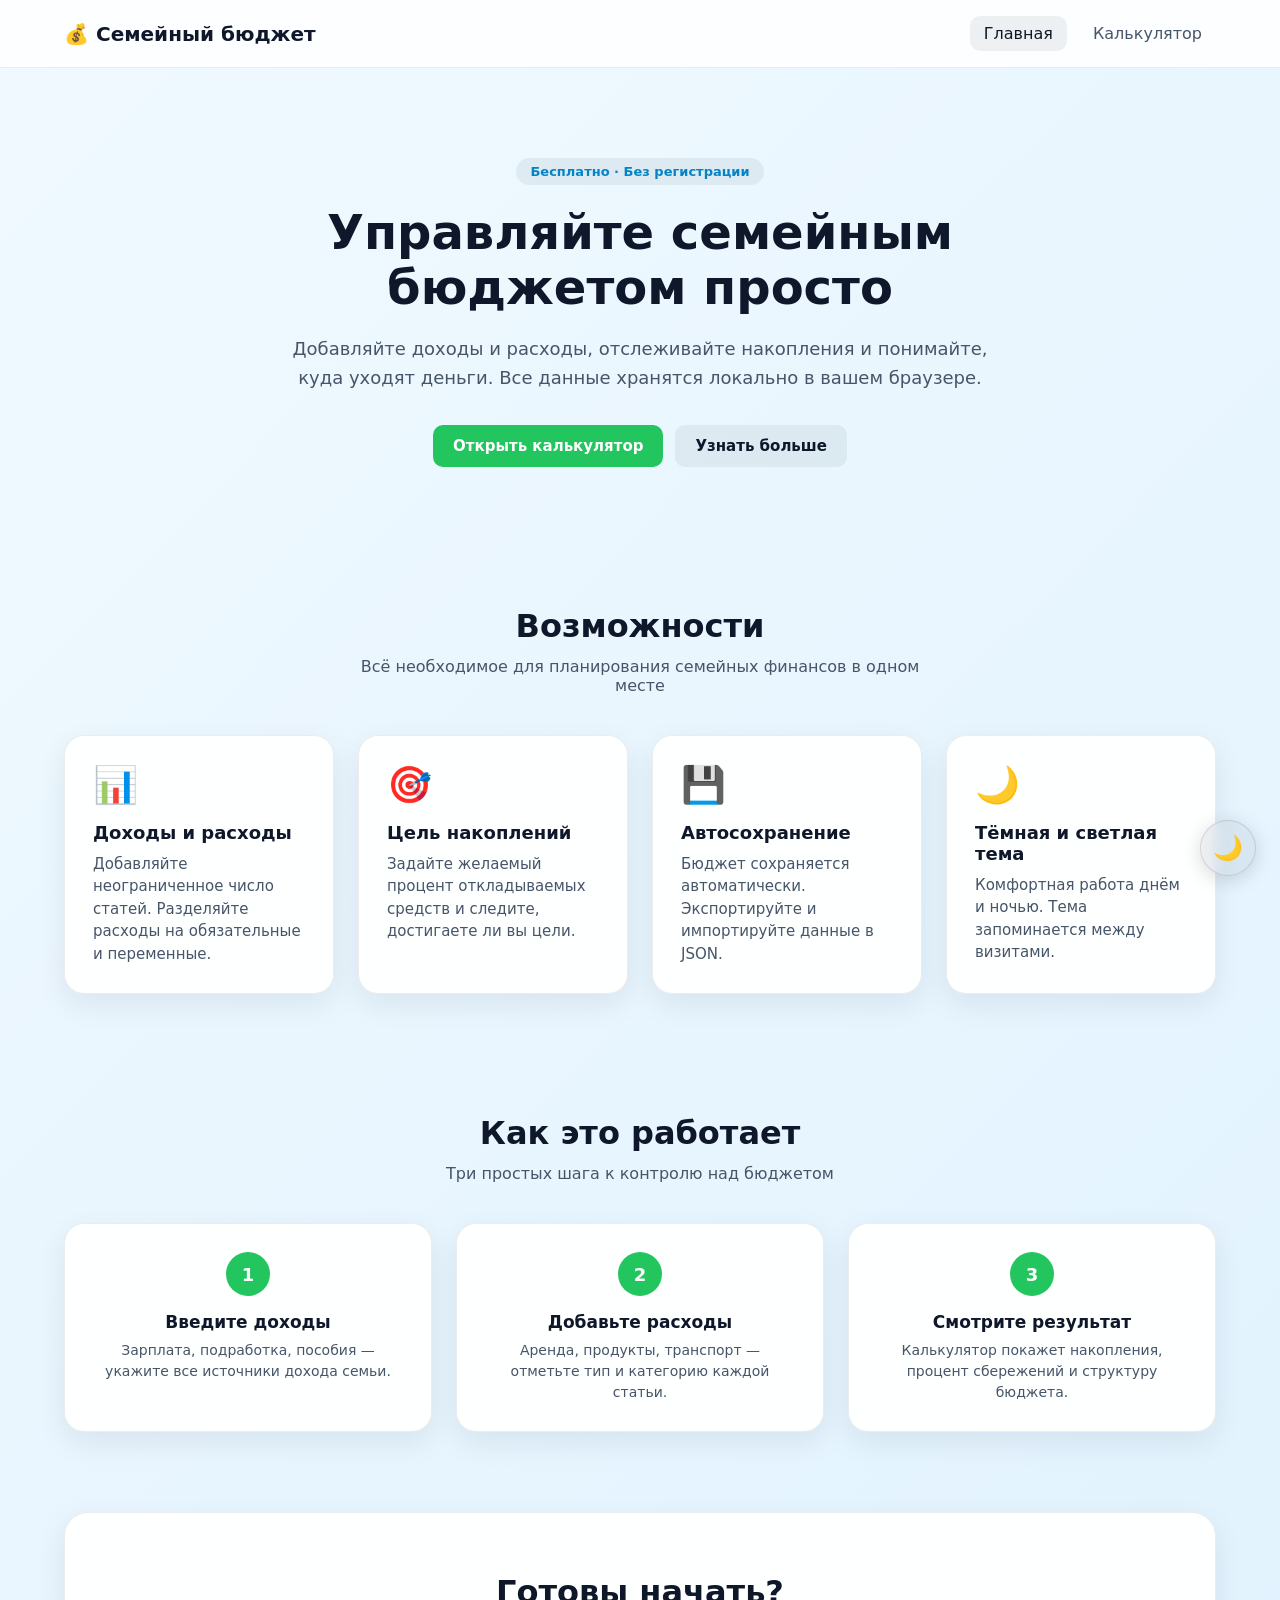
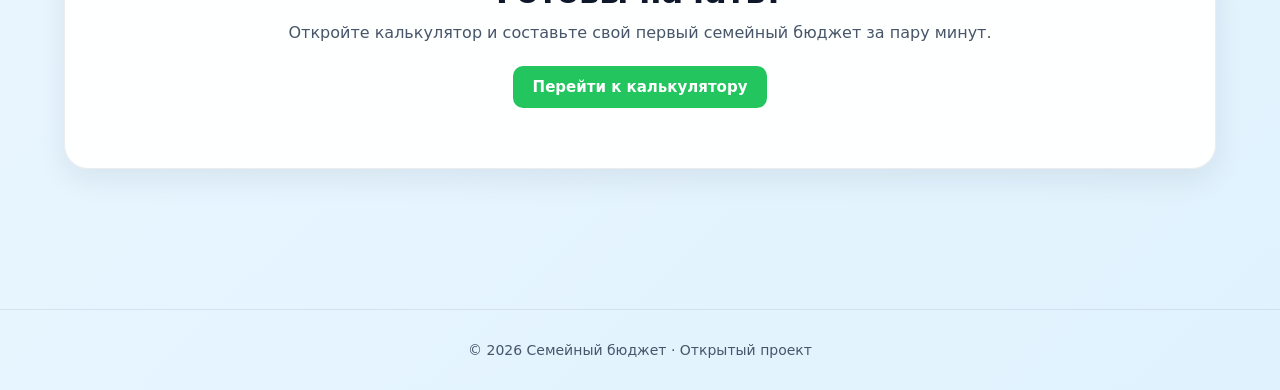
==== калькулятор/index.html @ b2664292 "Add files via upload" ====
<!DOCTYPE html>
<html lang="ru" data-theme="dark">
<head>
    <meta charset="UTF-8">
    <meta name="viewport" content="width=device-width, initial-scale=1.0">
    <meta name="theme-color" content="#0f172a">
    <meta name="description" content="Простой калькулятор семейного бюджета — планируйте доходы, расходы и накопления без регистрации">
    <title>Семейный бюджет — управляйте финансами просто</title>
    <link rel="icon" href="assets/img/favicon.svg" type="image/svg+xml">
    <link rel="stylesheet" href="assets/css/common.css">
    <link rel="stylesheet" href="assets/css/landing.css">
</head>
<body>

<header class="site-header">
    <div class="site-header__inner">
        <a href="index.html" class="site-logo">💰 Семейный бюджет</a>
        <nav class="site-nav">
            <a href="index.html" class="is-active">Главная</a>
            <a href="calculator.html">Калькулятор</a>
        </nav>
    </div>
</header>

<main class="page-landing">
    <div class="container">
        <section class="hero">
            <span class="hero__badge">Бесплатно · Без регистрации</span>
            <h1>Управляйте семейным бюджетом просто</h1>
            <p>
                Добавляйте доходы и расходы, отслеживайте накопления и понимайте,
                куда уходят деньги. Все данные хранятся локально в вашем браузере.
            </p>
            <div class="hero__actions">
                <a href="calculator.html" class="btn">Открыть калькулятор</a>
                <a href="#features" class="btn btn--secondary">Узнать больше</a>
            </div>
        </section>

        <section class="section" id="features">
            <h2 class="section-title">Возможности</h2>
            <p class="section-subtitle">Всё необходимое для планирования семейных финансов в одном месте</p>
            <div class="features">
                <article class="feature-card">
                    <div class="feature-card__icon">📊</div>
                    <h3>Доходы и расходы</h3>
                    <p>Добавляйте неограниченное число статей. Разделяйте расходы на обязательные и переменные.</p>
                </article>
                <article class="feature-card">
                    <div class="feature-card__icon">🎯</div>
                    <h3>Цель накоплений</h3>
                    <p>Задайте желаемый процент откладываемых средств и следите, достигаете ли вы цели.</p>
                </article>
                <article class="feature-card">
                    <div class="feature-card__icon">💾</div>
                    <h3>Автосохранение</h3>
                    <p>Бюджет сохраняется автоматически. Экспортируйте и импортируйте данные в JSON.</p>
                </article>
                <article class="feature-card">
                    <div class="feature-card__icon">🌙</div>
                    <h3>Тёмная и светлая тема</h3>
                    <p>Комфортная работа днём и ночью. Тема запоминается между визитами.</p>
                </article>
            </div>
        </section>

        <section class="section" id="how-it-works">
            <h2 class="section-title">Как это работает</h2>
            <p class="section-subtitle">Три простых шага к контролю над бюджетом</p>
            <div class="steps">
                <article class="step">
                    <h3>Введите доходы</h3>
                    <p>Зарплата, подработка, пособия — укажите все источники дохода семьи.</p>
                </article>
                <article class="step">
                    <h3>Добавьте расходы</h3>
                    <p>Аренда, продукты, транспорт — отметьте тип и категорию каждой статьи.</p>
                </article>
                <article class="step">
                    <h3>Смотрите результат</h3>
                    <p>Калькулятор покажет накопления, процент сбережений и структуру бюджета.</p>
                </article>
            </div>
        </section>

        <section class="cta">
            <h2>Готовы начать?</h2>
            <p>Откройте калькулятор и составьте свой первый семейный бюджет за пару минут.</p>
            <a href="calculator.html" class="btn">Перейти к калькулятору</a>
        </section>
    </div>
</main>

<footer class="site-footer">
    <p>© 2026 Семейный бюджет · Открытый проект</p>
</footer>

<button id="themeToggle" class="theme-toggle" type="button" aria-label="Переключить тему" title="Светлая тема">
    <span class="theme-toggle__icon" aria-hidden="true">☀️</span>
</button>

<script src="assets/js/theme.js"></script>
</body>
</html>
---- калькулятор/assets/css/common.css ----
:root,
[data-theme="dark"] {
    color-scheme: dark;
    --bg-gradient: linear-gradient(135deg, #0f172a, #1e293b);
    --text-primary: #ffffff;
    --text-secondary: #cbd5e1;
    --card-bg: rgba(255, 255, 255, 0.08);
    --card-shadow: 0 10px 30px rgba(0, 0, 0, 0.25);
    --card-border: transparent;
    --input-bg: #ffffff;
    --input-text: #111827;
    --select-bg: #ffffff;
    --select-text: #111827;
    --result-card-bg: #ffffff;
    --result-card-text: #111827;
    --result-title: #64748b;
    --positive: #16a34a;
    --negative: #dc2626;
    --btn-primary: #22c55e;
    --btn-primary-hover: #16a34a;
    --btn-secondary: rgba(255, 255, 255, 0.12);
    --btn-secondary-hover: rgba(255, 255, 255, 0.22);
    --btn-danger: #ef4444;
    --btn-danger-hover: #dc2626;
    --theme-toggle-bg: rgba(255, 255, 255, 0.12);
    --theme-toggle-hover: rgba(255, 255, 255, 0.22);
    --theme-toggle-border: rgba(255, 255, 255, 0.2);
    --header-bg: rgba(15, 23, 42, 0.6);
    --accent: #38bdf8;
}

[data-theme="light"] {
    color-scheme: light;
    --bg-gradient: linear-gradient(135deg, #f0f9ff, #e0f2fe);
    --text-primary: #0f172a;
    --text-secondary: #475569;
    --card-bg: rgba(255, 255, 255, 0.95);
    --card-shadow: 0 10px 30px rgba(15, 23, 42, 0.08);
    --card-border: rgba(15, 23, 42, 0.08);
    --input-bg: #f8fafc;
    --input-text: #0f172a;
    --select-bg: #f8fafc;
    --select-text: #0f172a;
    --result-card-bg: #ffffff;
    --result-card-text: #0f172a;
    --result-title: #64748b;
    --positive: #15803d;
    --negative: #b91c1c;
    --btn-primary: #22c55e;
    --btn-primary-hover: #16a34a;
    --btn-secondary: rgba(15, 23, 42, 0.06);
    --btn-secondary-hover: rgba(15, 23, 42, 0.12);
    --btn-danger: #ef4444;
    --btn-danger-hover: #dc2626;
    --theme-toggle-bg: rgba(15, 23, 42, 0.06);
    --theme-toggle-hover: rgba(15, 23, 42, 0.12);
    --theme-toggle-border: rgba(15, 23, 42, 0.12);
    --header-bg: rgba(255, 255, 255, 0.85);
    --accent: #0284c7;
}

* {
    margin: 0;
    padding: 0;
    box-sizing: border-box;
    font-family: 'Segoe UI', system-ui, sans-serif;
}

body {
    background: var(--bg-gradient);
    min-height: 100vh;
    color: var(--text-primary);
    transition: background 0.35s ease, color 0.35s ease;
}

.container {
    max-width: 1200px;
    margin: 0 auto;
    padding: 0 24px;
}

.site-header {
    position: sticky;
    top: 0;
    z-index: 100;
    backdrop-filter: blur(12px);
    background: var(--header-bg);
    border-bottom: 1px solid var(--card-border);
    margin-bottom: 30px;
}

.site-header__inner {
    max-width: 1200px;
    margin: 0 auto;
    padding: 16px 24px;
    display: flex;
    align-items: center;
    justify-content: space-between;
    gap: 16px;
}

.site-logo {
    font-size: 20px;
    font-weight: 700;
    color: var(--text-primary);
    text-decoration: none;
    display: flex;
    align-items: center;
    gap: 8px;
}

.site-nav {
    display: flex;
    align-items: center;
    gap: 12px;
}

.site-nav a {
    color: var(--text-secondary);
    text-decoration: none;
    font-weight: 500;
    padding: 8px 14px;
    border-radius: 10px;
    transition: color 0.2s, background 0.2s;
}

.site-nav a:hover,
.site-nav a.is-active {
    color: var(--text-primary);
    background: var(--btn-secondary);
}

.btn {
    display: inline-flex;
    align-items: center;
    justify-content: center;
    gap: 8px;
    background: var(--btn-primary);
    color: #fff;
    border: none;
    padding: 12px 20px;
    border-radius: 10px;
    cursor: pointer;
    font-weight: 600;
    font-size: 15px;
    text-decoration: none;
    transition: background 0.3s, transform 0.2s;
}

.btn:hover {
    background: var(--btn-primary-hover);
}

.btn:active {
    transform: scale(0.98);
}

.btn--secondary {
    background: var(--btn-secondary);
    color: var(--text-primary);
}

.btn--secondary:hover {
    background: var(--btn-secondary-hover);
}

.btn--danger {
    background: var(--btn-danger);
}

.btn--danger:hover {
    background: var(--btn-danger-hover);
}

.positive {
    color: var(--positive);
}

.negative {
    color: var(--negative);
}

.theme-toggle {
    position: fixed;
    right: 24px;
    bottom: 24px;
    z-index: 1000;
    width: 56px;
    height: 56px;
    padding: 0;
    border-radius: 50%;
    border: 1px solid var(--theme-toggle-border);
    background: var(--theme-toggle-bg);
    backdrop-filter: blur(8px);
    box-shadow: 0 4px 20px rgba(0, 0, 0, 0.15);
    display: flex;
    align-items: center;
    justify-content: center;
    cursor: pointer;
    transition: background 0.3s ease, transform 0.2s ease;
}

.theme-toggle:hover {
    background: var(--theme-toggle-hover);
    transform: scale(1.08);
}

.theme-toggle:active {
    transform: scale(0.96);
}

.theme-toggle__icon {
    font-size: 24px;
    line-height: 1;
}

@media (max-width: 640px) {
    .site-header__inner {
        flex-wrap: wrap;
    }

    .theme-toggle {
        right: 16px;
        bottom: 16px;
        width: 50px;
        height: 50px;
    }
}
---- калькулятор/assets/css/landing.css ----
.page-landing {
    padding-bottom: 100px;
}

.hero {
    text-align: center;
    padding: 60px 0 80px;
    max-width: 720px;
    margin: 0 auto;
}

.hero__badge {
    display: inline-block;
    padding: 6px 14px;
    border-radius: 999px;
    background: var(--btn-secondary);
    color: var(--accent);
    font-size: 13px;
    font-weight: 600;
    margin-bottom: 20px;
}

.hero h1 {
    font-size: clamp(32px, 5vw, 48px);
    line-height: 1.15;
    margin-bottom: 20px;
}

.hero p {
    font-size: 18px;
    color: var(--text-secondary);
    line-height: 1.6;
    margin-bottom: 32px;
}

.hero__actions {
    display: flex;
    flex-wrap: wrap;
    gap: 12px;
    justify-content: center;
}

.section {
    padding: 60px 0;
}

.section-title {
    text-align: center;
    font-size: clamp(26px, 3vw, 32px);
    margin-bottom: 12px;
}

.section-subtitle {
    text-align: center;
    color: var(--text-secondary);
    margin-bottom: 40px;
    max-width: 560px;
    margin-left: auto;
    margin-right: auto;
}

.features {
    display: grid;
    grid-template-columns: repeat(auto-fit, minmax(240px, 1fr));
    gap: 24px;
}

.feature-card {
    background: var(--card-bg);
    border: 1px solid var(--card-border);
    border-radius: 20px;
    padding: 28px;
    box-shadow: var(--card-shadow);
    transition: transform 0.2s;
}

.feature-card:hover {
    transform: translateY(-4px);
}

.feature-card__icon {
    font-size: 36px;
    margin-bottom: 16px;
}

.feature-card h3 {
    font-size: 18px;
    margin-bottom: 10px;
}

.feature-card p {
    color: var(--text-secondary);
    font-size: 15px;
    line-height: 1.5;
}

.steps {
    display: grid;
    grid-template-columns: repeat(auto-fit, minmax(220px, 1fr));
    gap: 24px;
    counter-reset: step;
}

.step {
    background: var(--card-bg);
    border: 1px solid var(--card-border);
    border-radius: 20px;
    padding: 28px;
    text-align: center;
    box-shadow: var(--card-shadow);
}

.step::before {
    counter-increment: step;
    content: counter(step);
    display: flex;
    align-items: center;
    justify-content: center;
    width: 44px;
    height: 44px;
    margin: 0 auto 16px;
    border-radius: 50%;
    background: var(--btn-primary);
    color: #fff;
    font-weight: 700;
    font-size: 18px;
}

.step h3 {
    margin-bottom: 8px;
    font-size: 17px;
}

.step p {
    color: var(--text-secondary);
    font-size: 14px;
    line-height: 1.5;
}

.cta {
    text-align: center;
    padding: 60px 24px;
    background: var(--card-bg);
    border: 1px solid var(--card-border);
    border-radius: 24px;
    box-shadow: var(--card-shadow);
    margin: 20px 0 40px;
}

.cta h2 {
    font-size: clamp(24px, 3vw, 32px);
    margin-bottom: 12px;
}

.cta p {
    color: var(--text-secondary);
    margin-bottom: 24px;
}

.site-footer {
    text-align: center;
    padding: 32px 24px;
    color: var(--text-secondary);
    font-size: 14px;
    border-top: 1px solid var(--card-border);
}

.site-footer a {
    color: var(--accent);
    text-decoration: none;
}

.site-footer a:hover {
    text-decoration: underline;
}
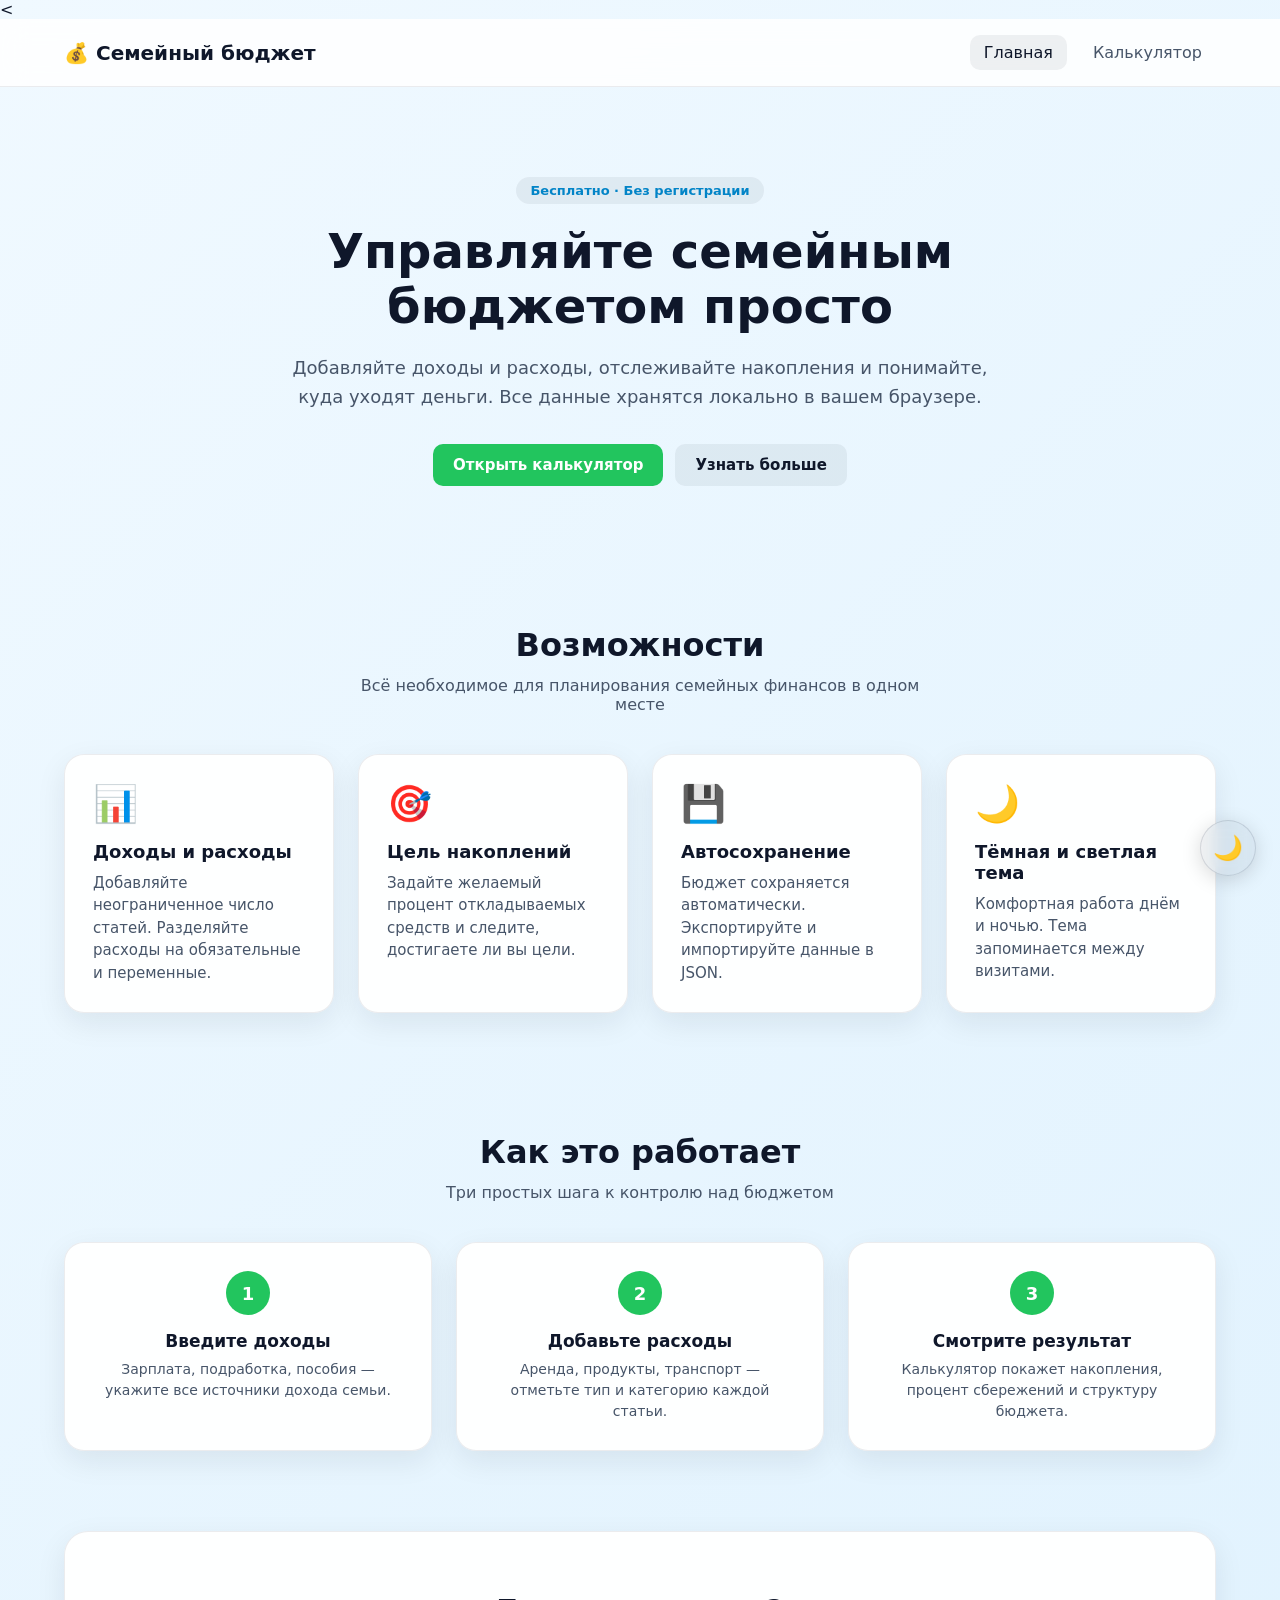
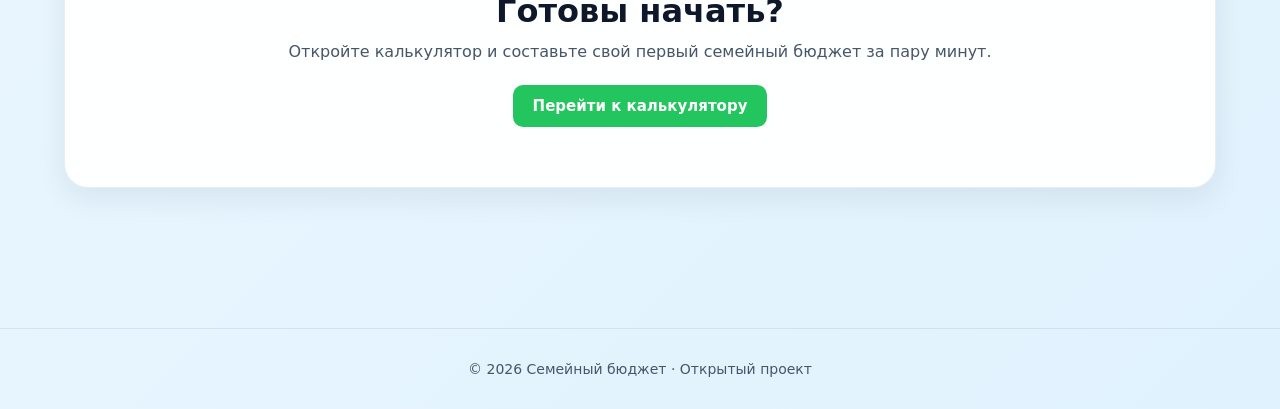
==== commit b492e083: "Update index.html Внесла изменения в страницу index, добавив цветочный орнамент" ====
--- a/калькулятор/index.html
+++ b/калькулятор/index.html
@@ -1,4 +1,4 @@
-<!DOCTYPE html>
+<<!DOCTYPE html>
 <html lang="ru" data-theme="dark">
 <head>
     <meta charset="UTF-8">
@@ -10,7 +10,7 @@
     <link rel="stylesheet" href="assets/css/common.css">
     <link rel="stylesheet" href="assets/css/landing.css">
 </head>
-<body>
+<body class="landing-page">
 
 <header class="site-header">
     <div class="site-header__inner">
@@ -23,8 +23,16 @@
 </header>
 
 <main class="page-landing">
+    <div class="floral-ornaments" aria-hidden="true">
+        <div class="floral-ornament floral-ornament--tl"></div>
+        <div class="floral-ornament floral-ornament--tr"></div>
+        <div class="floral-ornament floral-ornament--bl"></div>
+        <div class="floral-ornament floral-ornament--br"></div>
+    </div>
+
     <div class="container">
         <section class="hero">
+            <div class="section-ornament section-ornament--top" aria-hidden="true"></div>
             <span class="hero__badge">Бесплатно · Без регистрации</span>
             <h1>Управляйте семейным бюджетом просто</h1>
             <p>
@@ -36,6 +44,8 @@
                 <a href="#features" class="btn btn--secondary">Узнать больше</a>
             </div>
         </section>
+
+        <div class="section-ornament" aria-hidden="true"></div>
 
         <section class="section" id="features">
             <h2 class="section-title">Возможности</h2>
@@ -64,6 +74,8 @@
             </div>
         </section>
 
+        <div class="section-ornament" aria-hidden="true"></div>
+
         <section class="section" id="how-it-works">
             <h2 class="section-title">Как это работает</h2>
             <p class="section-subtitle">Три простых шага к контролю над бюджетом</p>
@@ -83,7 +95,11 @@
             </div>
         </section>
 
+        <div class="section-ornament" aria-hidden="true"></div>
+
         <section class="cta">
+            <div class="cta__ornament cta__ornament--left" aria-hidden="true"></div>
+            <div class="cta__ornament cta__ornament--right" aria-hidden="true"></div>
             <h2>Готовы начать?</h2>
             <p>Откройте калькулятор и составьте свой первый семейный бюджет за пару минут.</p>
             <a href="calculator.html" class="btn">Перейти к калькулятору</a>
@@ -92,6 +108,7 @@
 </main>
 
 <footer class="site-footer">
+    <div class="section-ornament section-ornament--footer" aria-hidden="true"></div>
     <p>© 2026 Семейный бюджет · Открытый проект</p>
 </footer>
 
@@ -102,3 +119,5 @@
 <script src="assets/js/theme.js"></script>
 </body>
 </html>
+</body>
+</html>
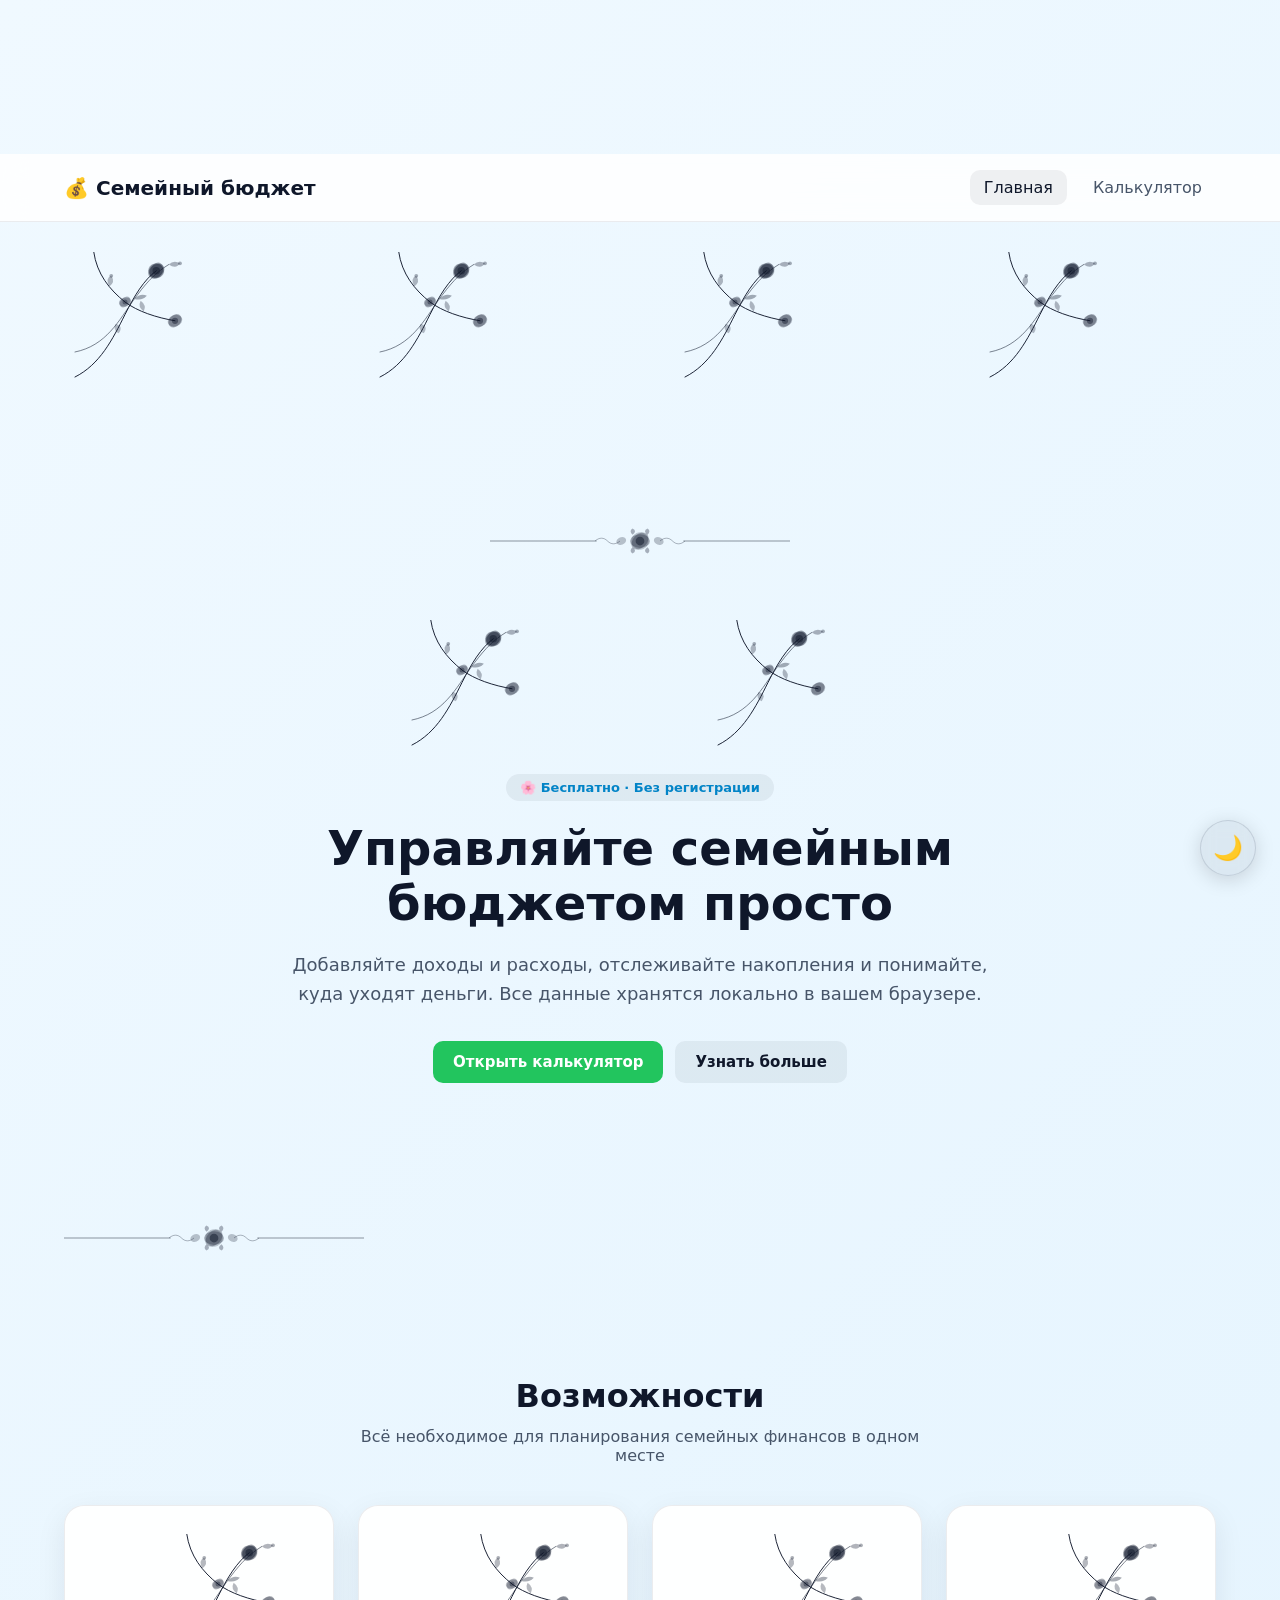
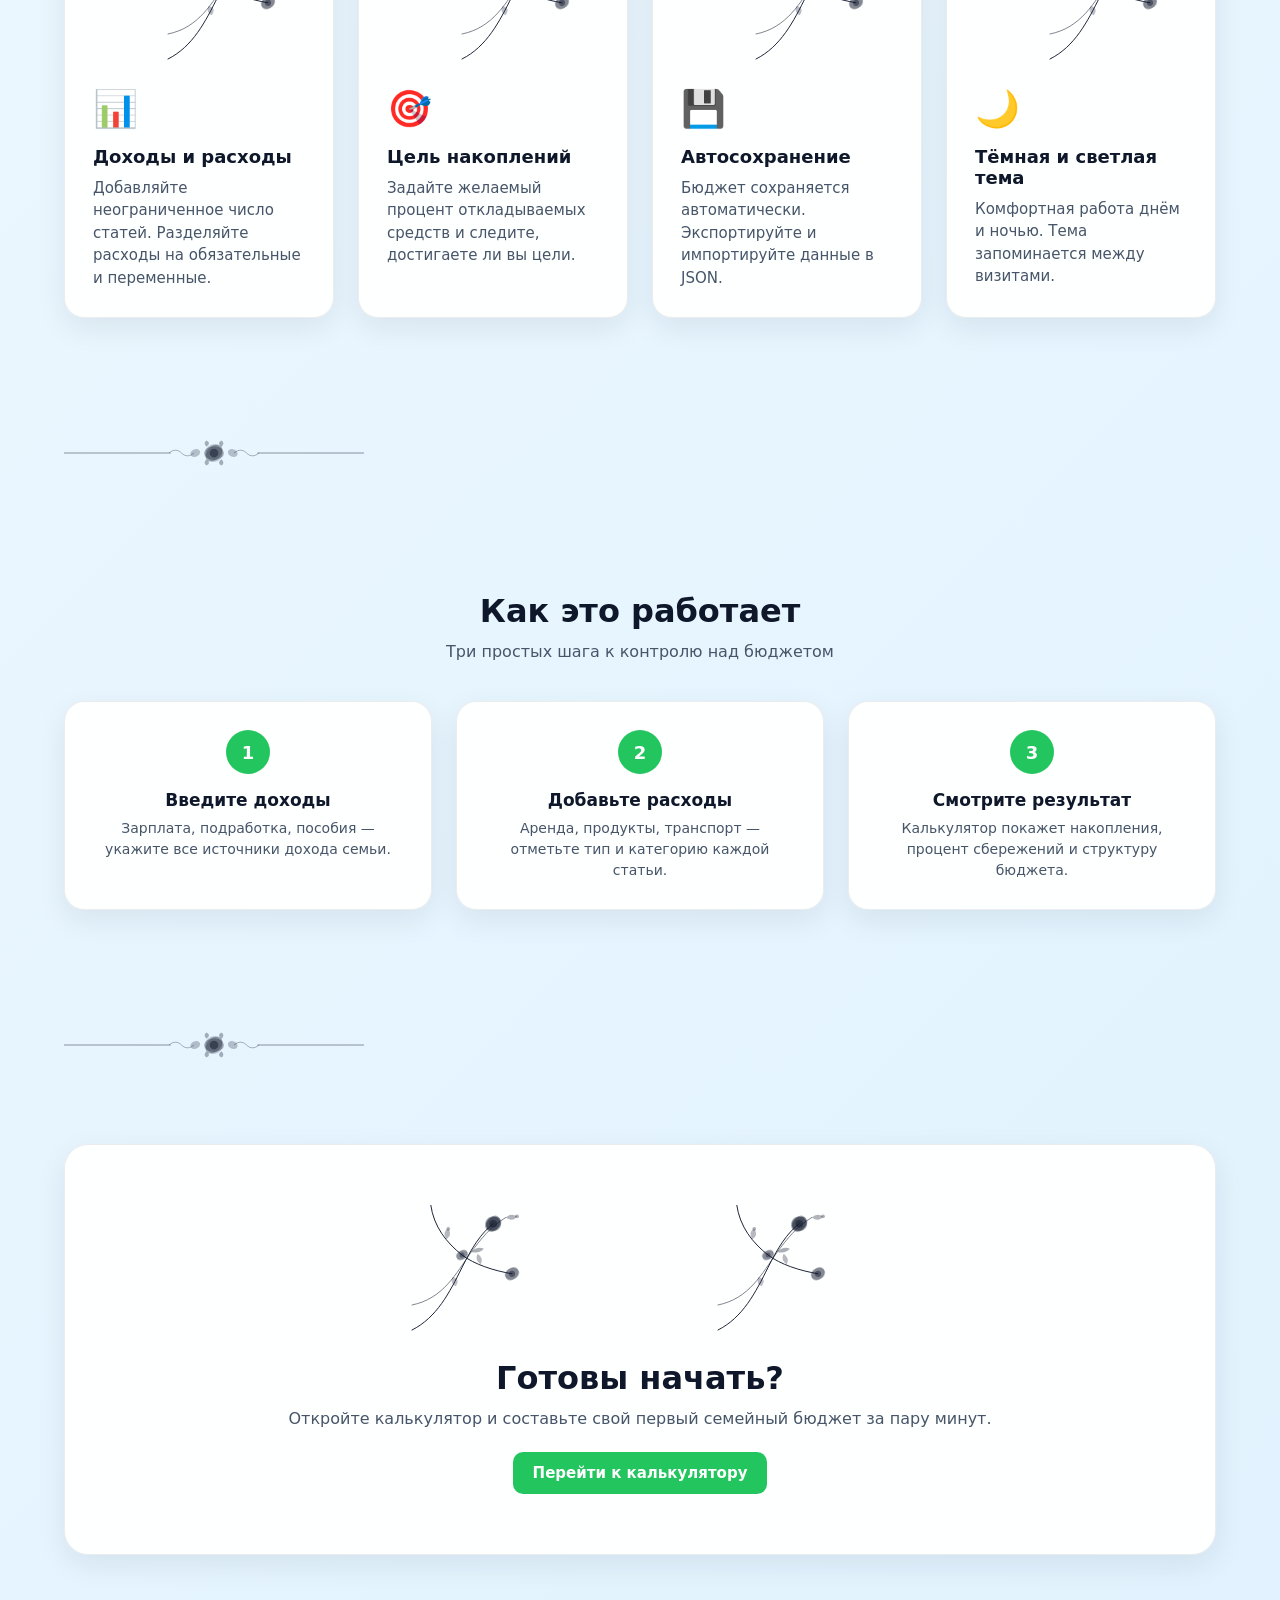
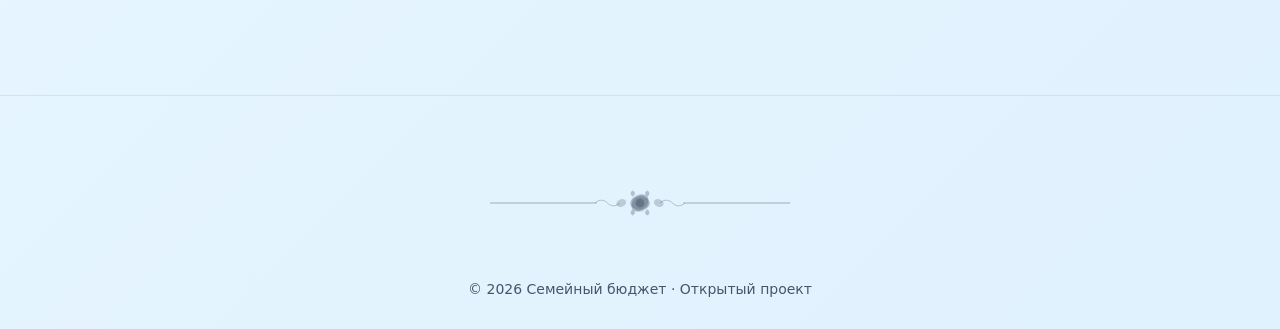
==== commit 6846ee9e: "Update index.html изменила лендинг, добавив цветочный орнамент 2" ====
--- a/калькулятор/index.html
+++ b/калькулятор/index.html
@@ -1,4 +1,4 @@
-<<!DOCTYPE html>
+<!DOCTYPE html>
 <html lang="ru" data-theme="dark">
 <head>
     <meta charset="UTF-8">
@@ -12,6 +12,51 @@
 </head>
 <body class="landing-page">
 
+<!-- SVG-спрайт: цветочный орнамент -->
+<svg xmlns="http://www.w3.org/2000/svg" class="floral-sprite" aria-hidden="true">
+    <defs>
+        <symbol id="floral-corner" viewBox="0 0 240 240" fill="none">
+            <path d="M0 200 C40 180 60 140 80 100 C95 70 110 45 130 30" stroke="currentColor" stroke-width="1.5" stroke-linecap="round"/>
+            <path d="M0 160 C50 150 70 110 95 75 C110 55 125 35 150 20" stroke="currentColor" stroke-width="1.2" stroke-linecap="round" opacity="0.7"/>
+            <path d="M30 0 C35 35 55 60 80 80 C100 95 130 105 160 110" stroke="currentColor" stroke-width="1.5" stroke-linecap="round"/>
+            <ellipse cx="130" cy="30" rx="14" ry="10" transform="rotate(-30 130 30)" fill="currentColor" opacity="0.35"/>
+            <ellipse cx="130" cy="30" rx="10" ry="14" transform="rotate(30 130 30)" fill="currentColor" opacity="0.35"/>
+            <ellipse cx="130" cy="30" rx="12" ry="12" transform="rotate(75 130 30)" fill="currentColor" opacity="0.25"/>
+            <ellipse cx="130" cy="30" rx="11" ry="13" transform="rotate(-75 130 30)" fill="currentColor" opacity="0.25"/>
+            <circle cx="130" cy="30" r="6" fill="currentColor" opacity="0.5"/>
+            <ellipse cx="160" cy="110" rx="12" ry="9" transform="rotate(-20 160 110)" fill="currentColor" opacity="0.3"/>
+            <ellipse cx="160" cy="110" rx="9" ry="12" transform="rotate(40 160 110)" fill="currentColor" opacity="0.3"/>
+            <circle cx="160" cy="110" r="5" fill="currentColor" opacity="0.45"/>
+            <ellipse cx="80" cy="80" rx="10" ry="7" transform="rotate(-15 80 80)" fill="currentColor" opacity="0.28"/>
+            <ellipse cx="80" cy="80" rx="7" ry="10" transform="rotate(45 80 80)" fill="currentColor" opacity="0.28"/>
+            <circle cx="80" cy="80" r="4" fill="currentColor" opacity="0.4"/>
+            <path d="M95 75 Q105 65 115 70 Q108 78 95 75Z" fill="currentColor" opacity="0.35"/>
+            <path d="M55 55 Q48 42 58 38 Q65 48 55 55Z" fill="currentColor" opacity="0.3"/>
+            <path d="M110 95 Q100 88 105 78 Q115 85 110 95Z" fill="currentColor" opacity="0.3"/>
+            <path d="M70 130 Q60 125 65 115 Q78 118 70 130Z" fill="currentColor" opacity="0.28"/>
+            <path d="M150 20 Q158 12 168 18 Q162 28 150 20Z" fill="currentColor" opacity="0.32"/>
+            <circle cx="58" cy="38" r="3" fill="currentColor" opacity="0.35"/>
+            <circle cx="168" cy="18" r="3" fill="currentColor" opacity="0.35"/>
+        </symbol>
+        <symbol id="floral-divider" viewBox="0 0 480 48" fill="none">
+            <path d="M0 24 H170" stroke="currentColor" stroke-width="1.2" stroke-linecap="round" opacity="0.6"/>
+            <path d="M310 24 H480" stroke="currentColor" stroke-width="1.2" stroke-linecap="round" opacity="0.6"/>
+            <path d="M168 24 C175 18 182 18 188 24 C194 30 201 30 208 24" stroke="currentColor" stroke-width="1" opacity="0.5"/>
+            <path d="M272 24 C279 18 286 18 292 24 C298 30 305 30 312 24" stroke="currentColor" stroke-width="1" opacity="0.5"/>
+            <ellipse cx="240" cy="24" rx="16" ry="11" fill="currentColor" opacity="0.3"/>
+            <ellipse cx="240" cy="24" rx="11" ry="16" transform="rotate(45 240 24)" fill="currentColor" opacity="0.3"/>
+            <ellipse cx="240" cy="24" rx="14" ry="14" transform="rotate(22 240 24)" fill="currentColor" opacity="0.22"/>
+            <circle cx="240" cy="24" r="7" fill="currentColor" opacity="0.5"/>
+            <ellipse cx="210" cy="24" rx="8" ry="6" transform="rotate(-20 210 24)" fill="currentColor" opacity="0.25"/>
+            <ellipse cx="270" cy="24" rx="8" ry="6" transform="rotate(20 270 24)" fill="currentColor" opacity="0.25"/>
+            <path d="M228 14 Q222 8 228 4 Q236 8 228 14Z" fill="currentColor" opacity="0.32"/>
+            <path d="M252 14 Q258 8 252 4 Q244 8 252 14Z" fill="currentColor" opacity="0.32"/>
+            <path d="M228 34 Q222 40 228 44 Q236 40 228 34Z" fill="currentColor" opacity="0.32"/>
+            <path d="M252 34 Q258 40 252 44 Q244 40 252 34Z" fill="currentColor" opacity="0.32"/>
+        </symbol>
+    </defs>
+</svg>
+
 <header class="site-header">
     <div class="site-header__inner">
         <a href="index.html" class="site-logo">💰 Семейный бюджет</a>
@@ -24,16 +69,22 @@
 
 <main class="page-landing">
     <div class="floral-ornaments" aria-hidden="true">
-        <div class="floral-ornament floral-ornament--tl"></div>
-        <div class="floral-ornament floral-ornament--tr"></div>
-        <div class="floral-ornament floral-ornament--bl"></div>
-        <div class="floral-ornament floral-ornament--br"></div>
+        <svg class="floral-ornament floral-ornament--tl"><use href="#floral-corner"/></svg>
+        <svg class="floral-ornament floral-ornament--tr"><use href="#floral-corner"/></svg>
+        <svg class="floral-ornament floral-ornament--bl"><use href="#floral-corner"/></svg>
+        <svg class="floral-ornament floral-ornament--br"><use href="#floral-corner"/></svg>
     </div>
 
     <div class="container">
         <section class="hero">
-            <div class="section-ornament section-ornament--top" aria-hidden="true"></div>
-            <span class="hero__badge">Бесплатно · Без регистрации</span>
+            <svg class="section-ornament section-ornament--top" aria-hidden="true"><use href="#floral-divider"/></svg>
+
+            <div class="hero__frame" aria-hidden="true">
+                <svg class="hero__frame-corner hero__frame-corner--tl"><use href="#floral-corner"/></svg>
+                <svg class="hero__frame-corner hero__frame-corner--tr"><use href="#floral-corner"/></svg>
+            </div>
+
+            <span class="hero__badge">🌸 Бесплатно · Без регистрации</span>
             <h1>Управляйте семейным бюджетом просто</h1>
             <p>
                 Добавляйте доходы и расходы, отслеживайте накопления и понимайте,
@@ -45,28 +96,32 @@
             </div>
         </section>
 
-        <div class="section-ornament" aria-hidden="true"></div>
+        <svg class="section-ornament" aria-hidden="true"><use href="#floral-divider"/></svg>
 
         <section class="section" id="features">
             <h2 class="section-title">Возможности</h2>
             <p class="section-subtitle">Всё необходимое для планирования семейных финансов в одном месте</p>
             <div class="features">
                 <article class="feature-card">
+                    <svg class="feature-card__floral" aria-hidden="true"><use href="#floral-corner"/></svg>
                     <div class="feature-card__icon">📊</div>
                     <h3>Доходы и расходы</h3>
                     <p>Добавляйте неограниченное число статей. Разделяйте расходы на обязательные и переменные.</p>
                 </article>
                 <article class="feature-card">
+                    <svg class="feature-card__floral" aria-hidden="true"><use href="#floral-corner"/></svg>
                     <div class="feature-card__icon">🎯</div>
                     <h3>Цель накоплений</h3>
                     <p>Задайте желаемый процент откладываемых средств и следите, достигаете ли вы цели.</p>
                 </article>
                 <article class="feature-card">
+                    <svg class="feature-card__floral" aria-hidden="true"><use href="#floral-corner"/></svg>
                     <div class="feature-card__icon">💾</div>
                     <h3>Автосохранение</h3>
                     <p>Бюджет сохраняется автоматически. Экспортируйте и импортируйте данные в JSON.</p>
                 </article>
                 <article class="feature-card">
+                    <svg class="feature-card__floral" aria-hidden="true"><use href="#floral-corner"/></svg>
                     <div class="feature-card__icon">🌙</div>
                     <h3>Тёмная и светлая тема</h3>
                     <p>Комфортная работа днём и ночью. Тема запоминается между визитами.</p>
@@ -74,7 +129,7 @@
             </div>
         </section>
 
-        <div class="section-ornament" aria-hidden="true"></div>
+        <svg class="section-ornament" aria-hidden="true"><use href="#floral-divider"/></svg>
 
         <section class="section" id="how-it-works">
             <h2 class="section-title">Как это работает</h2>
@@ -95,11 +150,11 @@
             </div>
         </section>
 
-        <div class="section-ornament" aria-hidden="true"></div>
+        <svg class="section-ornament" aria-hidden="true"><use href="#floral-divider"/></svg>
 
         <section class="cta">
-            <div class="cta__ornament cta__ornament--left" aria-hidden="true"></div>
-            <div class="cta__ornament cta__ornament--right" aria-hidden="true"></div>
+            <svg class="cta__ornament cta__ornament--left" aria-hidden="true"><use href="#floral-corner"/></svg>
+            <svg class="cta__ornament cta__ornament--right" aria-hidden="true"><use href="#floral-corner"/></svg>
             <h2>Готовы начать?</h2>
             <p>Откройте калькулятор и составьте свой первый семейный бюджет за пару минут.</p>
             <a href="calculator.html" class="btn">Перейти к калькулятору</a>
@@ -108,7 +163,7 @@
 </main>
 
 <footer class="site-footer">
-    <div class="section-ornament section-ornament--footer" aria-hidden="true"></div>
+    <svg class="section-ornament section-ornament--footer" aria-hidden="true"><use href="#floral-divider"/></svg>
     <p>© 2026 Семейный бюджет · Открытый проект</p>
 </footer>
 
@@ -119,5 +174,6 @@
 <script src="assets/js/theme.js"></script>
 </body>
 </html>
+
 </body>
 </html>
